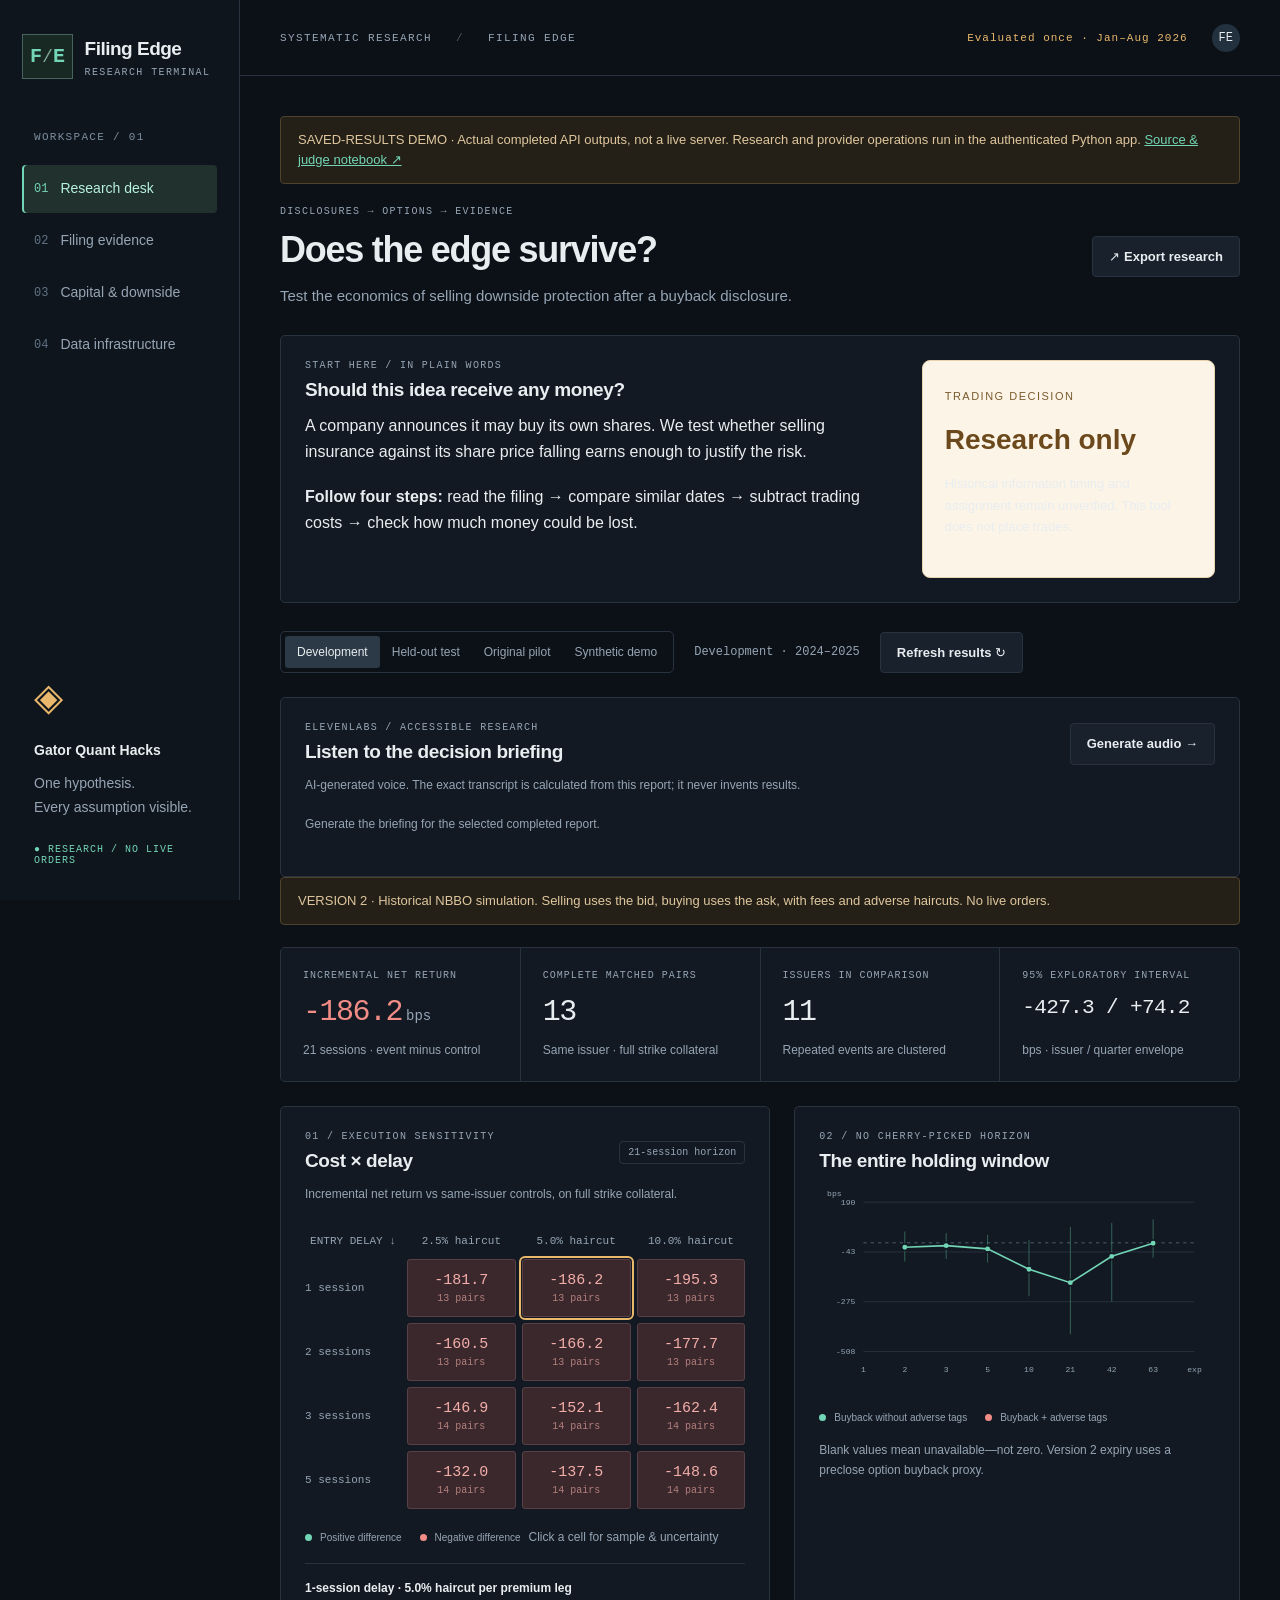
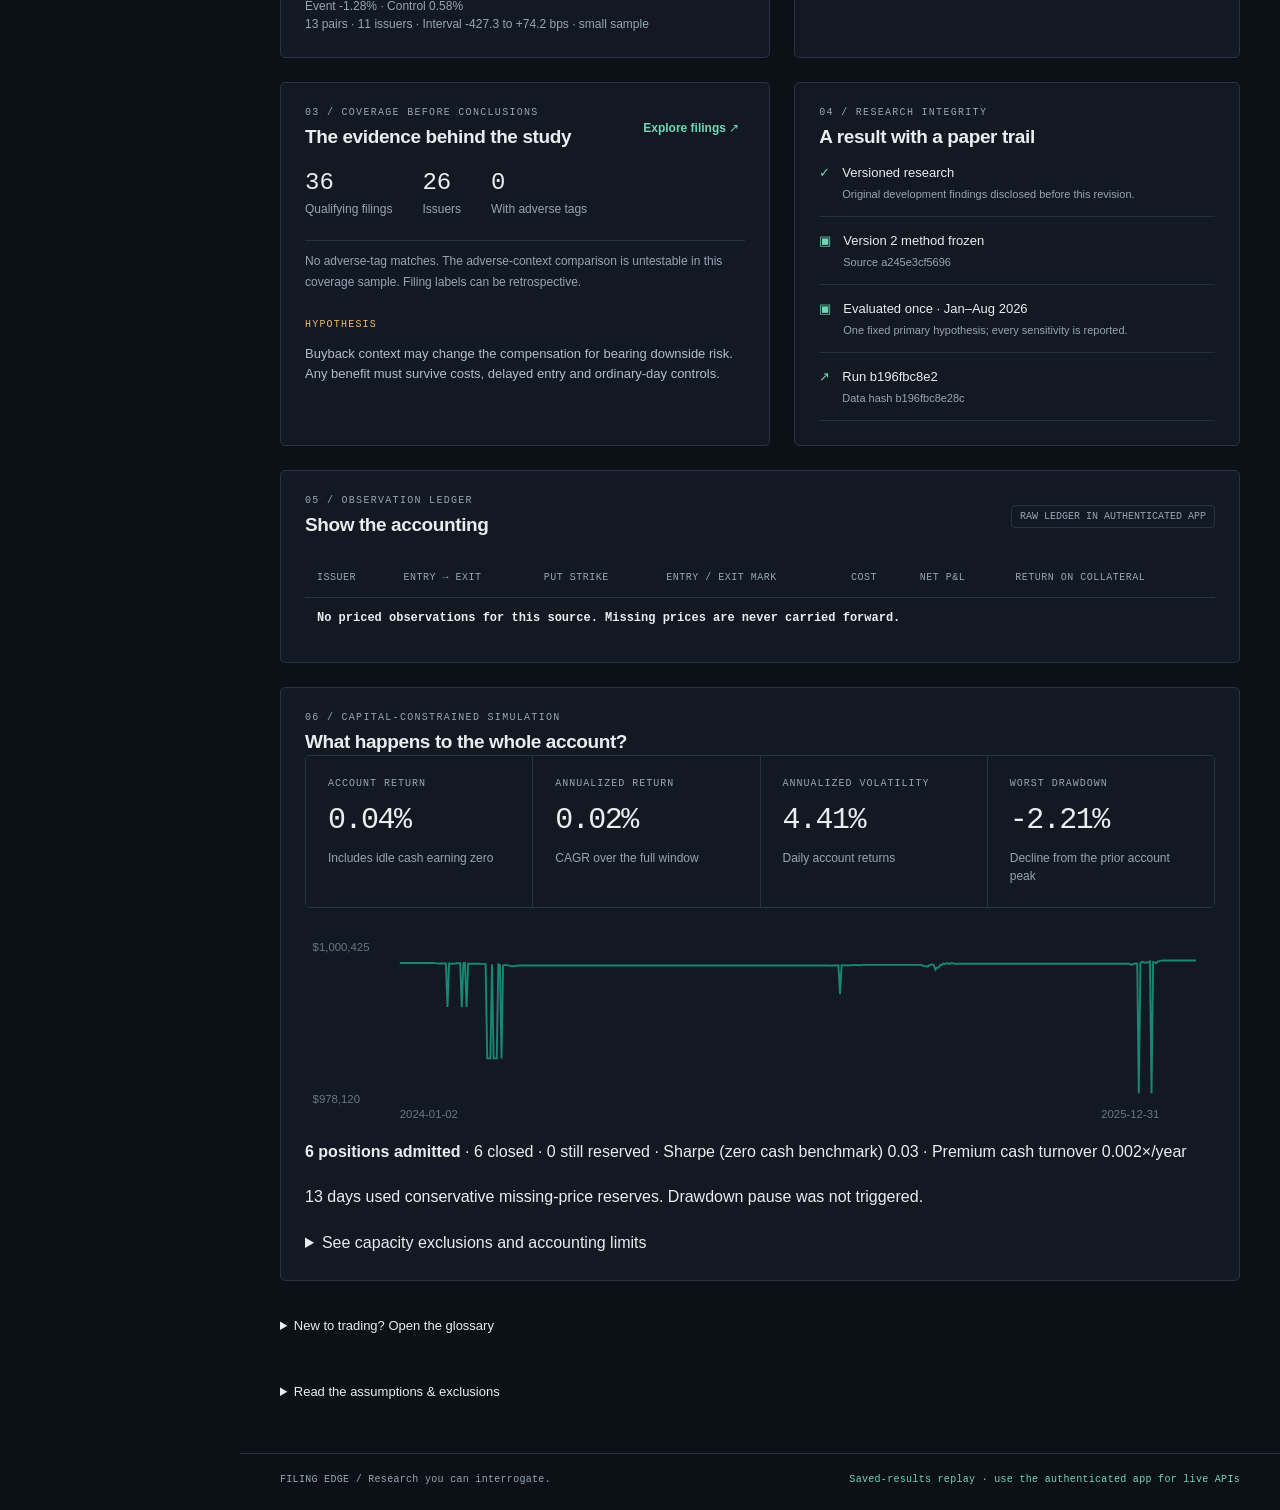
==== docs/index.html @ 288d9e8f "Build Filing Edge reproducible research and sponsor-integrated demo" ====
<!doctype html>
<html lang="en"><head><meta charset="utf-8"><meta name="viewport" content="width=device-width, initial-scale=1"><title>Filing Edge — Research desk</title><link rel="stylesheet" href="./style.css"><script src="./data.js"></script><script src="./replay.js"></script><script src="./app.js" defer></script></head>
<body>
<aside class="sidebar"><a class="brand" href="#research" aria-label="Filing Edge research"><span class="mark">F<span>∕</span>E</span><span>Filing Edge<small>RESEARCH TERMINAL</small></span></a>
<div class="nav-label">WORKSPACE / 01</div><nav aria-label="Workspace"><button data-view="research" class="nav active"><span>01</span> Research desk</button><button data-view="evidence" class="nav"><span>02</span> Filing evidence</button><button data-view="capital" class="nav"><span>03</span> Capital & downside</button><button data-view="connections" class="nav"><span>04</span> Data infrastructure</button></nav>
<div class="sidebar-bottom"><div class="orbit">◈</div><strong>Gator Quant Hacks</strong><p>One hypothesis.<br>Every assumption visible.</p><div class="local-badge">● RESEARCH / NO LIVE ORDERS</div></div></aside>
<div class="workspace"><header><div class="breadcrumb">SYSTEMATIC RESEARCH <span>/</span> FILING EDGE</div><div class="header-right"><span class="lock" id="holdoutStatus">▣ HOLDOUT LOCKED</span><span class="avatar">FE</span></div></header>
<main><div class="notice">SAVED-RESULTS DEMO · Actual completed API outputs, not a live server. Research and provider operations run in the authenticated Python app. <a href="https://github.com/srinivaspenumarthi/hack">Source &amp; judge notebook ↗</a></div>
<section id="research" class="view active">
<div class="page-heading"><div><div class="eyebrow">DISCLOSURES → OPTIONS → EVIDENCE</div><h1>Does the edge survive?</h1><p>Test the economics of selling downside protection after a buyback disclosure.</p></div><button class="secondary" id="export">↗ Export research</button></div>
<article class="panel intro"><div><div class="eyebrow">START HERE / IN PLAIN WORDS</div><h2>Should this idea receive any money?</h2><p>A company announces it may buy its own shares. We test whether selling insurance against its share price falling earns enough to justify the risk.</p><p><strong>Follow four steps:</strong> read the filing → compare similar dates → subtract trading costs → check how much money could be lost.</p></div><div class="decision-box"><span>TRADING DECISION</span><strong>Research only</strong><p>Historical information timing and assignment remain unverified. This tool does not place trades.</p></div></article>
<div class="toolbar"><div class="segmented" aria-label="Research data source"><button data-mode="v2development" class="selected">Development</button><button data-mode="v2test">Held-out test</button><button data-mode="massive">Original pilot</button><button data-mode="synthetic">Synthetic demo</button></div><span id="period">Development · 2024–2025</span><button class="secondary" id="runStudy">Refresh results ↻</button></div>
<article class="panel wide" id="briefingPanel"><div class="panel-heading"><div><div class="eyebrow">ELEVENLABS / ACCESSIBLE RESEARCH</div><h2>Listen to the decision briefing</h2></div><button class="secondary" id="makeBriefing">Generate audio →</button></div><p class="subtle">AI-generated voice. The exact transcript is calculated from this report; it never invents results.</p><div id="audioBriefing"></div></article>
<div id="provenance" class="notice"></div>
<div class="metrics" id="metrics"></div>
<div class="research-grid"><article class="panel"><div class="panel-heading"><div><div class="eyebrow">01 / EXECUTION SENSITIVITY</div><h2>Cost × delay</h2></div><span class="pill">21-session horizon</span></div><p class="subtle">Incremental net return vs same-issuer controls, on full strike collateral.</p><div id="heatmap"></div><div class="chart-key"><span class="dot positive"></span> Positive difference <span class="dot negative"></span> Negative difference <span class="subtle">Click a cell for sample & uncertainty</span></div><div id="cellDetail" class="detail-strip"></div></article>
<article class="panel"><div class="panel-heading"><div><div class="eyebrow">02 / NO CHERRY-PICKED HORIZON</div><h2>The entire holding window</h2></div></div><div id="horizonChart" class="chart"></div><div class="chart-key"><span class="dot positive"></span> Buyback without adverse tags <span class="dot negative"></span> Buyback + adverse tags</div><p class="subtle">Blank values mean unavailable—not zero. Version 2 expiry uses a preclose option buyback proxy.</p></article></div>
<div class="research-grid lower"><article class="panel"><div class="panel-heading"><div><div class="eyebrow">03 / COVERAGE BEFORE CONCLUSIONS</div><h2>The evidence behind the study</h2></div><button class="text-button" data-view="evidence">Explore filings ↗</button></div><div id="coverageSummary"></div><div class="hypothesis"><span>HYPOTHESIS</span><p>Buyback context may change the compensation for bearing downside risk. Any benefit must survive costs, delayed entry and ordinary-day controls.</p></div></article>
<article class="panel"><div class="panel-heading"><div><div class="eyebrow">04 / RESEARCH INTEGRITY</div><h2>A result with a paper trail</h2></div></div><div id="integrity"></div></article></div>
<article class="panel wide"><div class="panel-heading"><div><div class="eyebrow">05 / OBSERVATION LEDGER</div><h2>Show the accounting</h2></div><span class="pill" id="ledgerCount"></span></div><div class="table-wrap"><table><thead><tr><th>Issuer</th><th>Entry → exit</th><th>Put strike</th><th>Entry / exit mark</th><th>Cost</th><th>Net P&L</th><th>Return on collateral</th></tr></thead><tbody id="ledger"></tbody></table></div></article>
<article class="panel wide" id="portfolioPanel"><div class="panel-heading"><div><div class="eyebrow">06 / CAPITAL-CONSTRAINED SIMULATION</div><h2>What happens to the whole account?</h2></div></div><div id="portfolioMetrics"></div><div id="equityCurve"></div><div id="portfolioDetail"></div></article>
<details class="method"><summary>New to trading? Open the glossary</summary><div class="glossary"><p><strong>8-K:</strong> a public company filing announcing an important event.</p><p><strong>Buyback:</strong> permission for a company to repurchase its shares. It does not promise that purchases will happen.</p><p><strong>Put:</strong> an option that lets its buyer sell shares at a fixed price. Selling a put creates an obligation to buy those shares.</p><p><strong>Premium:</strong> money received for that obligation. It is not guaranteed profit.</p><p><strong>Strike / collateral:</strong> the agreed purchase price / cash reserved to pay for the shares. One ordinary contract covers 100 shares.</p><p><strong>Control:</strong> a comparison date for the same company, chosen without looking at its later profit.</p><p><strong>Basis point (bps):</strong> 0.01%. A 100 bps return on $10,000 is $100.</p><p><strong>Bid / ask:</strong> quoted prices to sell / buy. Crossing this gap costs money.</p><p><strong>Haircut:</strong> an extra pessimistic adjustment to the option price, beyond the bid/ask spread.</p><p><strong>Horizon / delay:</strong> trading sessions from the filing anchor until exit / until entry.</p><p><strong>Development / held-out test:</strong> data used to design the method / a later window opened after freezing it.</p><p><strong>Uncertainty interval:</strong> a rough range for the estimated difference. If it crosses zero, this analysis does not establish a positive edge.</p><p><strong>Drawdown:</strong> the account's fall from its earlier peak. Sharpe compares average returns with their variability; it does not measure every risk.</p><p><strong>Assignment:</strong> the option seller must buy the shares at the strike. This can occur before expiry.</p></div></details>
<details class="method"><summary>Read the assumptions & exclusions</summary><div id="warnings"></div><p>Version 2 uses historical NBBO snapshots and a cash-secured portfolio model. Fills and early assignment are still simulations. The original pilot uses daily last-trade prices and remains visible as an audit record.</p></details>
</section>
<section id="evidence" class="view"><div class="page-heading"><div><div class="eyebrow">READ THE FILING. FOLLOW THE CLOCK.</div><h1>Evidence, before opinion.</h1><p>Exact excerpts joined by filing accession. Gemini explains; it never chooses the signal.</p></div><button class="secondary" data-job="coverage">Refresh coverage ↻</button></div><div class="notice">Historical tag availability is unverified. The next-session timestamp below is an explicit research assumption.</div><div class="evidence-layout"><article class="panel filing-list"><label for="filingSearch">Find an issuer</label><input id="filingSearch" placeholder="Search ticker or category…"><div id="filingList"></div></article><article class="panel" id="filingDetail"></article></div></section>
<section id="capital" class="view"><div class="page-heading"><div><div class="eyebrow">PREMIUM IS SMALL. THE OBLIGATION IS NOT.</div><h1>Know what you can lose.</h1><p>Cash-secured put sizing and expiry stress scenarios. Hypothetical inputs, no live trade.</p></div></div><div class="capital-layout"><article class="panel"><h2>Define the position</h2><form id="capitalForm"><label>Account value ($)<input name="account" type="number" min="1" value="100000" required></label><div class="form-pair"><label>Reference stock price ($)<input name="spot" type="number" min="0.01" step="0.01" value="100" required></label><label>Put strike ($)<input name="strike" type="number" min="0.01" step="0.01" value="95" required></label></div><label>Premium per share ($)<input name="premium" type="number" min="0" step="0.01" value="2" required></label><label>Maximum capital allocation (%)<input name="allocation" type="number" min="1" max="100" value="20" required></label><button class="primary" type="submit">Stress this position →</button></form><p class="subtle">One contract = 100 shares. Full strike collateral is reserved; premium is not recycled into buying power.</p></article><article class="panel"><div class="panel-heading"><h2>Downside is a dollar amount</h2><span class="pill">EXPIRY SCENARIOS</span></div><div id="capitalResult"></div></article></div></section>
<section id="connections" class="view"><div class="page-heading"><div><div class="eyebrow">USEFUL INTEGRATIONS. VERIFIABLE WORK.</div><h1>The research infrastructure.</h1><p>Provider checks reflect actual responses. Credentials stay on the server.</p></div><button class="primary" data-job="check">Check connections ↻</button></div><div id="providers" class="providers"></div><article class="panel wide"><div class="panel-heading"><div><div class="eyebrow">TIGER DATA / TIMESCALEDB</div><h2>Persist the experiment</h2></div><div class="button-row"><button class="secondary" data-job="database-init">Initialize tables</button><button class="primary" id="syncDatabase">Sync current study →</button></div></div><p class="subtle">A hypertable stores option contract sessions. A continuous aggregate serves daily activity. Synthetic and market data retain distinct source labels.</p><div id="database"></div><button class="secondary" id="loadDatabase">Read live Timescale aggregates →</button><div id="databaseLive"></div></article><article class="panel wide"><h2>What stays locked</h2><p>The held-out window is evaluated through the frozen judge command, never by selecting a winning dashboard setting. Databento remains metadata-only because this challenge limits the market datasets. Provider credentials and research operations require authenticated access.</p></article></section>
<div id="toast" role="status" aria-live="polite"></div>
</main><footer><span>FILING EDGE <span class="muted">/</span> Research you can interrogate.</span><span id="jobStatus">Ready</span></footer></div>
</body></html>
---- docs/style.css ----
:root{color-scheme:dark;--bg:#0c1117;--panel:#121922;--border:#29333f;--text:#e8edf0;--muted:#96a5b5;--green:#72d5b6;--red:#f28c87;--amber:#e9b86c;--mono:ui-monospace,SFMono-Regular,Consolas,monospace;--sans:-apple-system,BlinkMacSystemFont,"Segoe UI",sans-serif}*{box-sizing:border-box}body{margin:0;background:var(--bg);color:var(--text);font:16px/1.5 var(--sans)}button,input{font:inherit}button,a,input{outline-offset:4px}button{cursor:pointer}button:disabled{opacity:.45;cursor:wait}button{color:var(--text)}a{color:var(--green)}.sidebar{width:240px;position:fixed;inset:0 auto 0 0;background:#0f151d;border-right:1px solid var(--border);padding:34px 22px;display:flex;flex-direction:column;z-index:10}.brand{color:var(--text);display:flex;align-items:center;gap:12px;text-decoration:none;font-weight:650;font-size:19px;letter-spacing:-.5px}.brand small{display:block;font:10px var(--mono);letter-spacing:1.4px;color:var(--muted);margin-top:4px}.mark{font:700 20px var(--mono);border:1px solid #46635d;background:#172922;padding:10px 7px;color:var(--green)}.mark span{color:#81a998}.nav-label{color:#7c8e9f;font:11px var(--mono);letter-spacing:1.3px;margin:52px 12px 18px}.nav{display:flex;gap:12px;width:100%;background:none;border:0;text-align:left;padding:13px 12px;font-size:14px;color:var(--muted);margin:4px 0;border-radius:4px}.nav span{font:12px var(--mono);line-height:22px;color:#617386}.nav:hover{background:#19212b}.nav.active{background:#20312e;color:#b8f1de;box-shadow:inset 2px 0 var(--green)}.nav.active span{color:var(--green)}.sidebar-bottom{margin-top:auto;padding:24px 12px 0}.orbit{font-size:38px;color:var(--amber);margin-bottom:12px}.sidebar-bottom strong{font-size:14px}.sidebar-bottom p{color:var(--muted);font-size:14px;line-height:1.7}.local-badge{margin-top:24px;font:10px var(--mono);letter-spacing:1px;color:var(--green)}.workspace{margin-left:240px}header{height:76px;border-bottom:1px solid var(--border);padding:0 40px;display:flex;align-items:center;justify-content:space-between}.breadcrumb{font:11px var(--mono);letter-spacing:1.4px;color:var(--muted)}.breadcrumb span{margin:0 16px;color:#4a5968}.header-right{display:flex;align-items:center;gap:24px}.lock{font:11px var(--mono);letter-spacing:1px;color:var(--amber)}.avatar{background:#23303e;padding:7px;font:12px var(--mono);border-radius:50%}main{max-width:1650px;margin:auto;padding:40px}h1{font-size:36px;line-height:1.15;letter-spacing:-1.25px;font-weight:560;margin:12px 0 14px}h2{font-size:19px;line-height:1.3;font-weight:570;letter-spacing:-.4px;margin:7px 0 10px}p{margin:10px 0 18px}.page-heading{display:flex;justify-content:space-between;align-items:center;gap:24px;margin-bottom:28px}.page-heading p{font-size:15px;color:var(--muted);margin-bottom:0}.eyebrow{font:10px var(--mono);letter-spacing:1.3px;color:var(--muted)}.primary,.secondary,.text-button{border:1px solid var(--border);padding:10px 16px;border-radius:4px;font-size:13px;font-weight:550;white-space:nowrap}.primary{background:var(--green);color:#0b211a;border-color:var(--green)}.primary:hover{background:#a0e9d1}.secondary{background:#18212c}.secondary:hover{background:#263343}.text-button{background:none;border-color:transparent;color:var(--green);padding:5px;font-size:12px}.toolbar{display:flex;align-items:center;gap:20px;margin:28px 0 20px}.toolbar>span{font:12px var(--mono);color:var(--muted)}.toolbar>.primary{margin-left:auto}.segmented{display:flex;border:1px solid var(--border);padding:4px;border-radius:5px}.segmented button{border:0;background:none;font-size:12px;padding:7px 12px;color:var(--muted);border-radius:3px}.segmented .selected{background:#2b3a46;color:var(--text)}.notice{padding:13px 17px;font-size:13px;color:#dfc69e;background:#242017;border:1px solid #50432e;border-radius:4px;margin-bottom:22px;line-height:1.55}.notice.market{color:#adc3d4;background:#17202b;border-color:#34495b}.metrics{display:grid;grid-template-columns:repeat(4,1fr);gap:1px;background:var(--border);border:1px solid var(--border);border-radius:5px;overflow:hidden;margin-bottom:24px}.metric{background:var(--panel);padding:22px}.metric-label{font:10px var(--mono);text-transform:uppercase;letter-spacing:1px;color:var(--muted)}.metric-value{font:30px var(--mono);letter-spacing:-1.5px;margin:14px 0 9px}.metric-value small{font-size:14px;letter-spacing:0;margin-left:4px;color:var(--muted)}.metric-note{font-size:12px;color:var(--muted)}.positive{color:var(--green)}.negative{color:var(--red)}.research-grid{display:grid;grid-template-columns:1.1fr 1fr;gap:24px;margin:24px 0}.panel{background:var(--panel);border:1px solid var(--border);padding:24px;border-radius:5px;min-width:0}.panel-heading{display:flex;justify-content:space-between;align-items:center;gap:12px}.panel-heading h2{margin-bottom:0}.pill{font:10px var(--mono);color:var(--muted);border:1px solid var(--border);padding:5px 8px;border-radius:4px;white-space:nowrap}.subtle{font-size:12px;color:var(--muted);line-height:1.7}.heatmap{display:grid;grid-template-columns:96px repeat(3,1fr);gap:6px;margin:25px 0 18px}.heat-head{font:11px var(--mono);text-align:center;color:var(--muted);padding:6px 0}.heat-axis{font:11px var(--mono);color:var(--muted);display:flex;align-items:center}.cell{padding:12px 6px;min-height:56px;border:1px solid #36524b;border-radius:3px;background:#1d3b33;color:#9fe3ca;font:15px var(--mono)}.cell small{display:block;font:10px var(--mono);opacity:.65;margin-top:4px}.cell.negative{background:#3b282c;color:#f4aeaa;border-color:#594047}.cell.empty{background:#19222c;border-color:var(--border);color:#718294}.cell.active{outline:2px solid var(--amber);outline-offset:1px}.chart-key{display:flex;gap:8px;align-items:center;flex-wrap:wrap;color:var(--muted);font-size:10px;margin:15px 0}.dot{display:inline-block;width:7px;height:7px;border-radius:50%;background:currentColor}.chart-key .dot:not(:first-child){margin-left:10px}.detail-strip{border-top:1px solid var(--border);padding-top:15px;font-size:12px;color:var(--muted);min-height:66px}.detail-strip strong{color:var(--text)}.chart{padding-top:12px}.chart svg{width:100%;height:auto;min-height:190px;overflow:visible}.chart text{font:10px var(--mono);fill:#93a5b5}.chart .grid{stroke:#2a3642;stroke-width:1}.chart .zero{stroke:#5b6d7d;stroke-dasharray:4 5}.chart .line{stroke:var(--green);fill:none;stroke-width:2}.chart .line.adverse{stroke:var(--red)}.chart circle{fill:var(--green);stroke:var(--panel);stroke-width:2}.chart circle.adverse{fill:var(--red)}.chart .band{stroke:#3c7666;stroke-width:1}.coverage-stats{display:flex;gap:30px;border-bottom:1px solid var(--border);padding:20px 0}.coverage-stats strong{font:24px var(--mono);display:block}.coverage-stats span{font-size:12px;color:var(--muted)}.hypothesis{margin-top:18px}.hypothesis>span{font:10px var(--mono);letter-spacing:1.2px;color:var(--amber)}.hypothesis p{font-size:13px;color:#b0bfca;margin-bottom:0}.integrity-row{display:flex;gap:12px;padding:14px 0;border-bottom:1px solid #25303b;font-size:13px}.integrity-row>span:first-child{color:var(--green)}.integrity-row small{display:block;color:var(--muted);font-size:11px;margin-top:3px}.integrity-row strong{font-weight:500}.wide{margin-top:24px}.table-wrap{overflow-x:auto;margin-top:24px}table{width:100%;border-collapse:collapse;white-space:nowrap;text-align:left;font:12px var(--mono)}th{font:10px var(--mono);text-transform:uppercase;letter-spacing:.5px;color:var(--muted);padding:10px 12px 14px;border-bottom:1px solid var(--border)}td{padding:13px 12px;border-bottom:1px solid #23303c}td:first-child{font-weight:600}tr:last-child td{border:0}.empty-state{padding:45px 16px;color:var(--muted);text-align:center;font-size:14px}.empty-state strong{font-weight:500;color:var(--text);display:block;margin-bottom:10px}.method{font-size:13px;color:var(--muted);margin-top:24px;line-height:1.7}.method summary{cursor:pointer;padding:10px 0;color:var(--text)}.view{display:none}.view.active{display:block}.evidence-layout{display:grid;grid-template-columns:280px 1fr;gap:24px}.filing-list{padding:18px;max-height:850px;overflow:auto}label{font-size:12px;color:var(--muted);display:block}input{width:100%;padding:12px;background:#0d141d;border:1px solid #394755;color:var(--text);border-radius:4px;margin:6px 0 18px;min-width:0;font-size:14px}input:focus{outline:1px solid var(--green);border-color:var(--green)}.filing-item{padding:15px 10px;background:none;color:var(--text);border:0;border-top:1px solid var(--border);display:flex;align-items:center;justify-content:space-between;width:100%;text-align:left;font-size:14px}.filing-item small{font:11px var(--mono);color:var(--muted);display:block;margin-top:4px}.filing-item.selected{background:#213630;border-left:2px solid var(--green)}.filing-title{font-size:29px;letter-spacing:-1px;margin:10px 0}.tag{font:11px var(--mono);border:1px solid #374959;background:#1b2b38;padding:5px 8px;display:inline-block;margin:4px;overflow-wrap:anywhere;max-width:100%}.timeline{display:grid;grid-template-columns:repeat(3,1fr);gap:16px;border-block:1px solid var(--border);margin:24px 0;padding:22px 0}.timeline span{font:10px var(--mono);color:var(--muted);display:block;margin-bottom:7px}.timeline strong{font:14px var(--mono);color:var(--amber)}blockquote{border-left:2px solid var(--green);margin:14px 0 22px;padding:6px 0 6px 18px;color:#c6d2db;font-size:14px;line-height:1.8;white-space:pre-wrap;overflow-wrap:anywhere}.disclosure-label{font:11px var(--mono);color:var(--muted);text-transform:uppercase;margin-top:24px;overflow-wrap:anywhere}.explanation{margin-top:28px;border-top:1px solid var(--border);padding-top:22px}.explanation p,.explanation li{font-size:14px;color:#bac8d3}.button-row{display:flex;gap:10px;align-items:center}.capital-layout{display:grid;grid-template-columns:350px 1fr;gap:24px}.form-pair{display:flex;gap:16px}.form-pair label{flex:1;min-width:0}form{margin-top:22px}form .primary{width:100%;margin-bottom:14px}.capital-metrics{display:grid;grid-template-columns:repeat(3,1fr);gap:18px;margin:24px 0}.capital-metrics strong{font:25px var(--mono);display:block;margin-top:8px}.capital-metrics span{font-size:11px;color:var(--muted)}.providers{display:grid;grid-template-columns:repeat(2,1fr);gap:24px}.provider-title{display:flex;align-items:center;justify-content:space-between}.provider-title h2{font-size:23px}.status{font:10px var(--mono);text-transform:uppercase;color:var(--amber)}.status.connected{color:var(--green)}.providers .panel p{font-size:13px;color:var(--muted)}.providers .purpose{color:var(--text)!important}.db-summary{display:flex;gap:28px;margin-top:24px;flex-wrap:wrap}.db-summary strong{font:23px var(--mono);display:block}.db-summary small{color:var(--muted);font-size:12px}.muted{color:var(--muted)}footer{border-top:1px solid var(--border);padding:20px 40px;display:flex;justify-content:space-between;gap:20px;font:10px var(--mono);color:var(--muted);letter-spacing:.3px}#jobStatus{color:var(--green)}#toast{position:fixed;right:25px;bottom:25px;max-width:480px;background:#22372f;border:1px solid #487763;color:#dcf4e9;border-radius:5px;padding:15px 20px;font-size:14px;box-shadow:0 10px 30px #0007;z-index:100;display:none}#toast.show{display:block}#toast.error{background:#42272c;border-color:#86515a;color:#f7d8da}@media(min-width:1600px){main{padding:48px 55px}.panel{padding:28px}.cell{min-height:64px;padding:16px}}@media(max-width:1200px){.sidebar{width:200px;padding:30px 14px}.workspace{margin-left:200px}main{padding:28px}.research-grid{gap:16px;grid-template-columns:1fr 1fr}.panel{padding:18px}.panel-heading{align-items:flex-start;flex-wrap:wrap}.metric{padding:16px}.metric-value{font-size:24px}.toolbar{flex-wrap:wrap}.capital-layout{grid-template-columns:300px 1fr}}@media(max-width:950px){.sidebar{width:70px;padding:22px 10px}.brand>span:last-child,.nav-label,.sidebar-bottom{display:none}.brand{justify-content:center}.mark{font-size:15px}.nav{font-size:0;justify-content:center;padding:12px 0}.nav span{font-size:14px}.workspace{margin-left:70px}.sidebar nav{margin-top:40px}.research-grid,.capital-layout{grid-template-columns:1fr}.metrics{grid-template-columns:repeat(2,1fr)}.evidence-layout{grid-template-columns:230px 1fr}.page-heading{align-items:flex-start}header{padding:0 28px}.providers{gap:16px}}@media(max-width:640px){main{padding:22px 16px}.page-heading{display:block}h1{font-size:29px}.page-heading>.secondary{margin-top:20px}.toolbar{gap:12px}.toolbar>.primary{width:100%}.toolbar>span{font-size:10px}.metric{padding:16px 12px}.metric-value{font-size:23px}.evidence-layout,.providers{grid-template-columns:1fr}.filing-list{max-height:250px}.timeline{gap:8px}.timeline strong{font-size:11px}.capital-metrics{gap:8px}.capital-metrics strong{font-size:20px}.button-row{flex-wrap:wrap}header{padding:0 16px;height:60px}.breadcrumb{font-size:9px;letter-spacing:0}.breadcrumb span{margin:0 4px}.header-right .avatar{display:none}.lock{font-size:9px}.header-right{gap:10px}footer{padding:16px;flex-direction:column}.heatmap{grid-template-columns:65px repeat(3,1fr)}.heat-axis{font-size:10px}.panel{padding:16px}#toast{right:15px;left:85px}.metric-label{font-size:9px}.coverage-stats{gap:22px}}

.metric-value.interval{font-size:clamp(17px,1.65vw,25px);letter-spacing:-.7px;overflow-wrap:anywhere}.metric-value{min-height:37px}.heatmap .cell:focus-visible{outline:2px solid var(--amber)}
.intro{display:grid;grid-template-columns:2fr 1fr;gap:30px;margin-bottom:22px}.intro p{line-height:1.65;max-width:750px}.decision-box{background:#fcf4e7;border:1px solid #e8d3ad;padding:22px;border-radius:8px}.decision-box span{font-size:11px;letter-spacing:1.5px;color:#7a5a2e}.decision-box strong{display:block;font-size:28px;margin:12px 0;color:#6c491c}.decision-box p{font-size:13px}.segmented{flex-wrap:wrap}audio{width:min(100%,600px)}.glossary{display:grid;grid-template-columns:1fr 1fr;gap:0 28px}.equity-line{stroke:#198773;stroke-width:2;fill:none}#equityCurve svg{width:100%;font-size:12px;fill:#687985}#portfolioDetail{line-height:1.7}#portfolioPanel[hidden]{display:none}#databaseLive{margin-top:20px}@media(max-width:900px){.intro,.glossary{grid-template-columns:1fr}.intro{gap:12px}.decision-box strong{font-size:23px}}
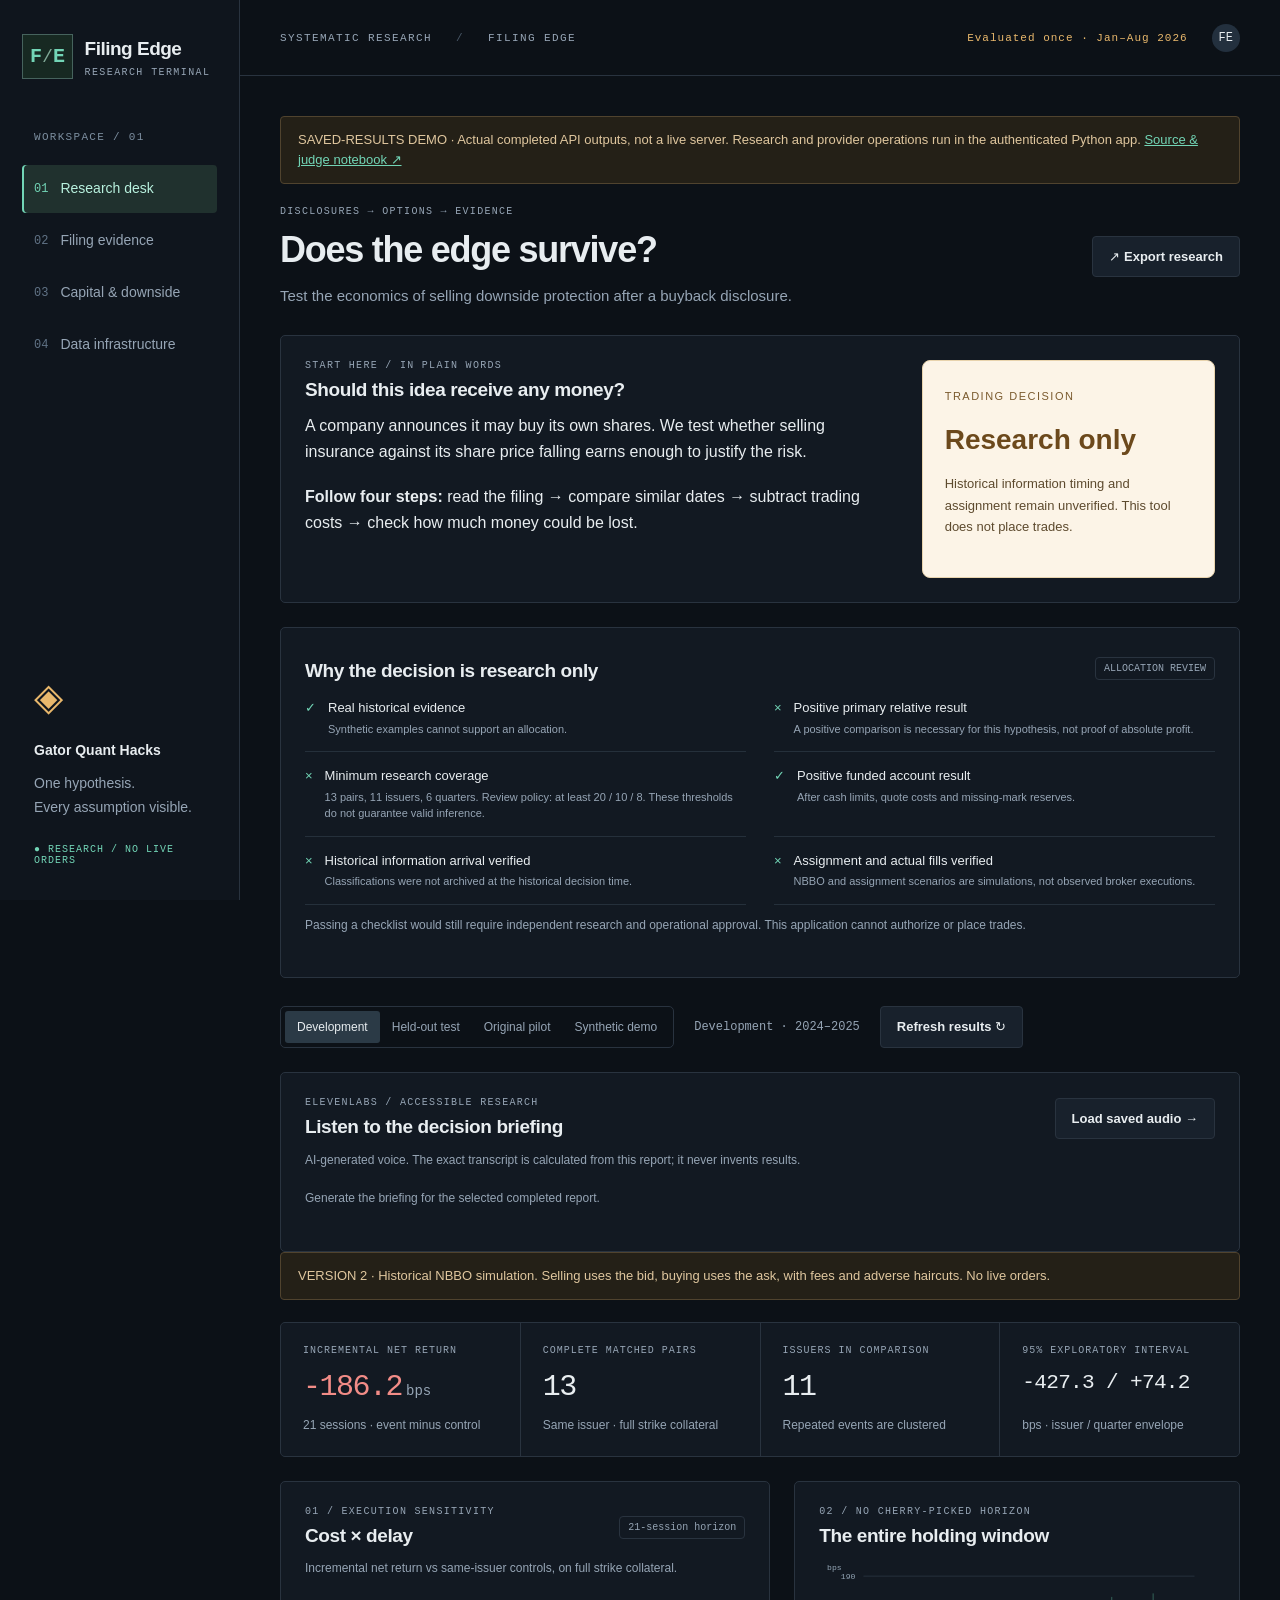
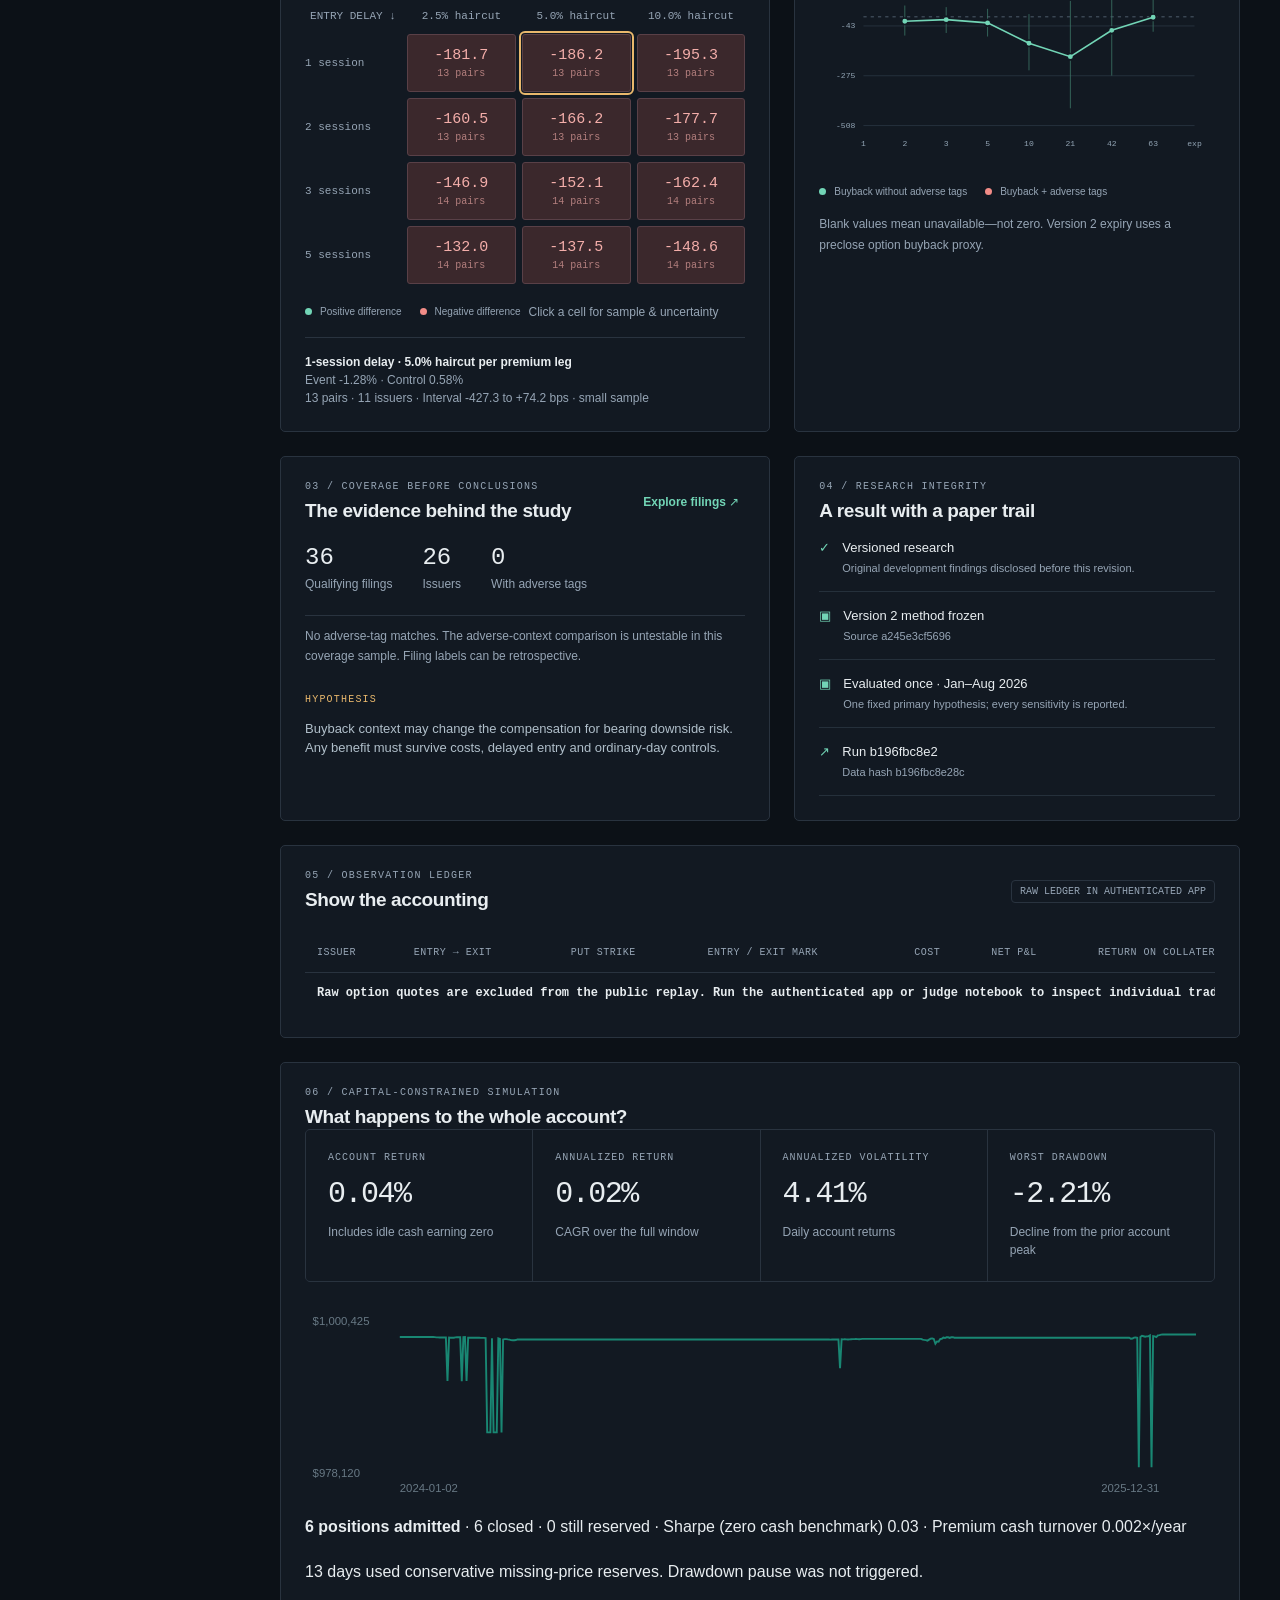
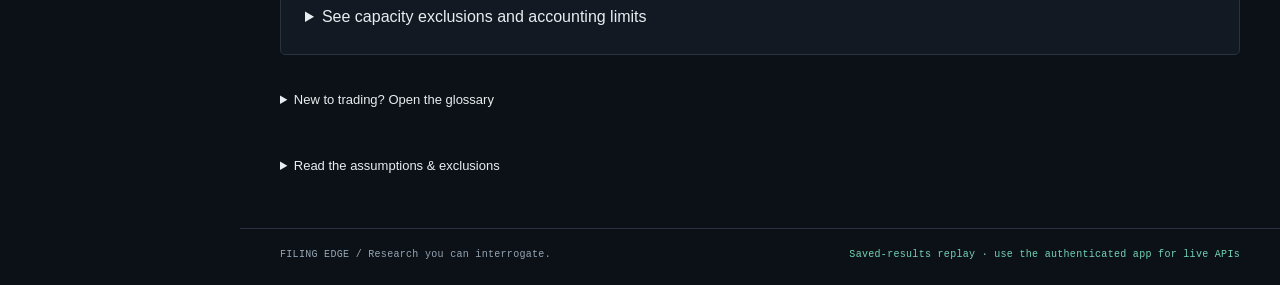
==== commit 042750ce: "Verify judge notebook and finalize public replay and allocation review" ====
--- a/docs/index.html
+++ b/docs/index.html
@@ -9,8 +9,9 @@
 <section id="research" class="view active">
 <div class="page-heading"><div><div class="eyebrow">DISCLOSURES → OPTIONS → EVIDENCE</div><h1>Does the edge survive?</h1><p>Test the economics of selling downside protection after a buyback disclosure.</p></div><button class="secondary" id="export">↗ Export research</button></div>
 <article class="panel intro"><div><div class="eyebrow">START HERE / IN PLAIN WORDS</div><h2>Should this idea receive any money?</h2><p>A company announces it may buy its own shares. We test whether selling insurance against its share price falling earns enough to justify the risk.</p><p><strong>Follow four steps:</strong> read the filing → compare similar dates → subtract trading costs → check how much money could be lost.</p></div><div class="decision-box"><span>TRADING DECISION</span><strong>Research only</strong><p>Historical information timing and assignment remain unverified. This tool does not place trades.</p></div></article>
+<article class="panel wide"><div class="panel-heading"><h2>Why the decision is research only</h2><span class="pill">ALLOCATION REVIEW</span></div><div id="readiness"></div></article>
 <div class="toolbar"><div class="segmented" aria-label="Research data source"><button data-mode="v2development" class="selected">Development</button><button data-mode="v2test">Held-out test</button><button data-mode="massive">Original pilot</button><button data-mode="synthetic">Synthetic demo</button></div><span id="period">Development · 2024–2025</span><button class="secondary" id="runStudy">Refresh results ↻</button></div>
-<article class="panel wide" id="briefingPanel"><div class="panel-heading"><div><div class="eyebrow">ELEVENLABS / ACCESSIBLE RESEARCH</div><h2>Listen to the decision briefing</h2></div><button class="secondary" id="makeBriefing">Generate audio →</button></div><p class="subtle">AI-generated voice. The exact transcript is calculated from this report; it never invents results.</p><div id="audioBriefing"></div></article>
+<article class="panel wide" id="briefingPanel"><div class="panel-heading"><div><div class="eyebrow">ELEVENLABS / ACCESSIBLE RESEARCH</div><h2>Listen to the decision briefing</h2></div><button class="secondary" id="makeBriefing">Load saved audio →</button></div><p class="subtle">AI-generated voice. The exact transcript is calculated from this report; it never invents results.</p><div id="audioBriefing"></div></article>
 <div id="provenance" class="notice"></div>
 <div class="metrics" id="metrics"></div>
 <div class="research-grid"><article class="panel"><div class="panel-heading"><div><div class="eyebrow">01 / EXECUTION SENSITIVITY</div><h2>Cost × delay</h2></div><span class="pill">21-session horizon</span></div><p class="subtle">Incremental net return vs same-issuer controls, on full strike collateral.</p><div id="heatmap"></div><div class="chart-key"><span class="dot positive"></span> Positive difference <span class="dot negative"></span> Negative difference <span class="subtle">Click a cell for sample & uncertainty</span></div><div id="cellDetail" class="detail-strip"></div></article>
@@ -24,7 +25,7 @@
 </section>
 <section id="evidence" class="view"><div class="page-heading"><div><div class="eyebrow">READ THE FILING. FOLLOW THE CLOCK.</div><h1>Evidence, before opinion.</h1><p>Exact excerpts joined by filing accession. Gemini explains; it never chooses the signal.</p></div><button class="secondary" data-job="coverage">Refresh coverage ↻</button></div><div class="notice">Historical tag availability is unverified. The next-session timestamp below is an explicit research assumption.</div><div class="evidence-layout"><article class="panel filing-list"><label for="filingSearch">Find an issuer</label><input id="filingSearch" placeholder="Search ticker or category…"><div id="filingList"></div></article><article class="panel" id="filingDetail"></article></div></section>
 <section id="capital" class="view"><div class="page-heading"><div><div class="eyebrow">PREMIUM IS SMALL. THE OBLIGATION IS NOT.</div><h1>Know what you can lose.</h1><p>Cash-secured put sizing and expiry stress scenarios. Hypothetical inputs, no live trade.</p></div></div><div class="capital-layout"><article class="panel"><h2>Define the position</h2><form id="capitalForm"><label>Account value ($)<input name="account" type="number" min="1" value="100000" required></label><div class="form-pair"><label>Reference stock price ($)<input name="spot" type="number" min="0.01" step="0.01" value="100" required></label><label>Put strike ($)<input name="strike" type="number" min="0.01" step="0.01" value="95" required></label></div><label>Premium per share ($)<input name="premium" type="number" min="0" step="0.01" value="2" required></label><label>Maximum capital allocation (%)<input name="allocation" type="number" min="1" max="100" value="20" required></label><button class="primary" type="submit">Stress this position →</button></form><p class="subtle">One contract = 100 shares. Full strike collateral is reserved; premium is not recycled into buying power.</p></article><article class="panel"><div class="panel-heading"><h2>Downside is a dollar amount</h2><span class="pill">EXPIRY SCENARIOS</span></div><div id="capitalResult"></div></article></div></section>
-<section id="connections" class="view"><div class="page-heading"><div><div class="eyebrow">USEFUL INTEGRATIONS. VERIFIABLE WORK.</div><h1>The research infrastructure.</h1><p>Provider checks reflect actual responses. Credentials stay on the server.</p></div><button class="primary" data-job="check">Check connections ↻</button></div><div id="providers" class="providers"></div><article class="panel wide"><div class="panel-heading"><div><div class="eyebrow">TIGER DATA / TIMESCALEDB</div><h2>Persist the experiment</h2></div><div class="button-row"><button class="secondary" data-job="database-init">Initialize tables</button><button class="primary" id="syncDatabase">Sync current study →</button></div></div><p class="subtle">A hypertable stores option contract sessions. A continuous aggregate serves daily activity. Synthetic and market data retain distinct source labels.</p><div id="database"></div><button class="secondary" id="loadDatabase">Read live Timescale aggregates →</button><div id="databaseLive"></div></article><article class="panel wide"><h2>What stays locked</h2><p>The held-out window is evaluated through the frozen judge command, never by selecting a winning dashboard setting. Databento remains metadata-only because this challenge limits the market datasets. Provider credentials and research operations require authenticated access.</p></article></section>
+<section id="connections" class="view"><div class="page-heading"><div><div class="eyebrow">USEFUL INTEGRATIONS. VERIFIABLE WORK.</div><h1>The research infrastructure.</h1><p>Provider checks reflect actual responses. Credentials stay on the server.</p></div><button class="primary" data-job="check">Check connections ↻</button></div><div id="providers" class="providers"></div><article class="panel wide"><div class="panel-heading"><div><div class="eyebrow">TIGER DATA / TIMESCALEDB</div><h2>Persist the experiment</h2></div><div class="button-row"><button class="secondary" data-job="database-init">Initialize tables</button><button class="primary" id="syncDatabase">Sync current study →</button></div></div><p class="subtle">A hypertable stores option contract sessions. A continuous aggregate serves daily activity. Synthetic and market data retain distinct source labels.</p><div id="database"></div><button class="secondary" id="loadDatabase">Read saved Timescale aggregates →</button><div id="databaseLive"></div></article><article class="panel wide"><h2>What stays locked</h2><p>The held-out window is evaluated through the frozen judge command, never by selecting a winning dashboard setting. Databento remains metadata-only because this challenge limits the market datasets. Provider credentials and research operations require authenticated access.</p></article></section>
 <div id="toast" role="status" aria-live="polite"></div>
 </main><footer><span>FILING EDGE <span class="muted">/</span> Research you can interrogate.</span><span id="jobStatus">Ready</span></footer></div>
 </body></html>
--- a/docs/style.css
+++ b/docs/style.css
@@ -2,3 +2,7 @@
 
 .metric-value.interval{font-size:clamp(17px,1.65vw,25px);letter-spacing:-.7px;overflow-wrap:anywhere}.metric-value{min-height:37px}.heatmap .cell:focus-visible{outline:2px solid var(--amber)}
 .intro{display:grid;grid-template-columns:2fr 1fr;gap:30px;margin-bottom:22px}.intro p{line-height:1.65;max-width:750px}.decision-box{background:#fcf4e7;border:1px solid #e8d3ad;padding:22px;border-radius:8px}.decision-box span{font-size:11px;letter-spacing:1.5px;color:#7a5a2e}.decision-box strong{display:block;font-size:28px;margin:12px 0;color:#6c491c}.decision-box p{font-size:13px}.segmented{flex-wrap:wrap}audio{width:min(100%,600px)}.glossary{display:grid;grid-template-columns:1fr 1fr;gap:0 28px}.equity-line{stroke:#198773;stroke-width:2;fill:none}#equityCurve svg{width:100%;font-size:12px;fill:#687985}#portfolioDetail{line-height:1.7}#portfolioPanel[hidden]{display:none}#databaseLive{margin-top:20px}@media(max-width:900px){.intro,.glossary{grid-template-columns:1fr}.intro{gap:12px}.decision-box strong{font-size:23px}}
+
+.decision-box p{color:#5d4a2e}
+
+.readiness-grid{display:grid;grid-template-columns:1fr 1fr;gap:0 28px}@media(max-width:900px){.readiness-grid{grid-template-columns:1fr}}
